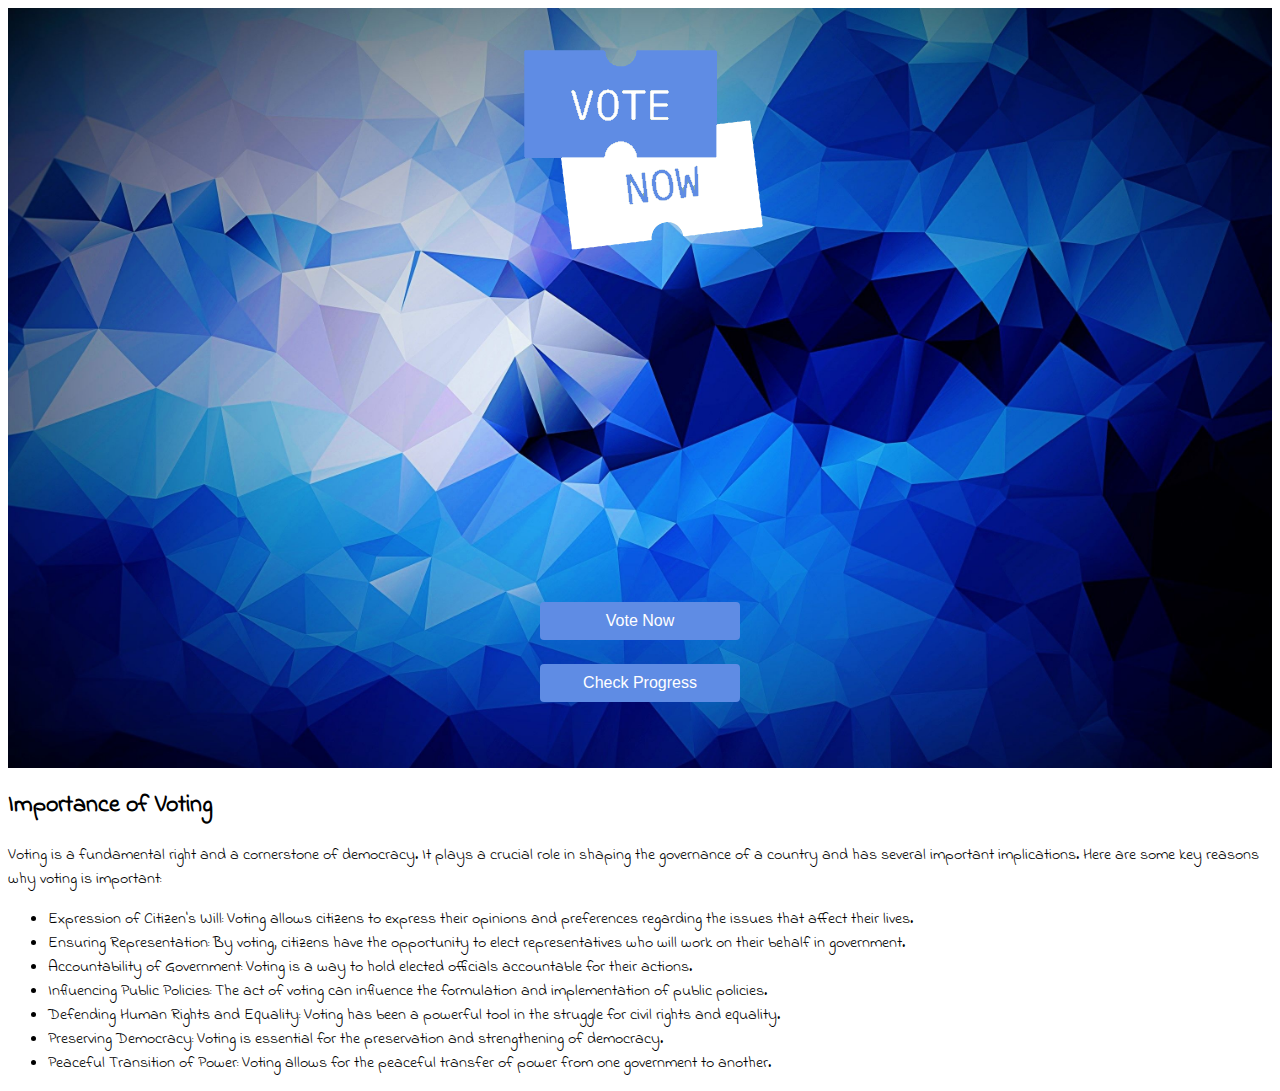
==== index.html @ 4996d22f "sbosh" ====
<!DOCTYPE html>
<html lang="en">
<head>
    <meta charset="UTF-8">
    <meta name="viewport" content="width=device-width, initial-scale=1.0">
    <title>Vote Now</title>
    <link rel="stylesheet" type="text/css" href="css/style.css">
    <link rel="preconnect" href="https://fonts.googleapis.com">
    <link rel="preconnect" href="https://fonts.gstatic.com" crossorigin>
    <link href="https://fonts.googleapis.com/css2?family=Indie+Flower&display=swap" rel="stylesheet">
</head>
<body>
    <center>
        <header class="header">
            <img src="images/logo.png" class="mb-5"/>
            <br>
            <!-- Content goes here -->
            <p class="stick-to-bottom">
                <a href="login.html?option=vote+now">
                    <button class="button">Vote Now</button>
                </a>
                <br>
                <br>
                <a href="login.html?option=check+progress">
                    <button class="button">Check Progress</button>
                </a>
            </p>
        </header>
    </center>

    
        <h2>Importance of Voting</h2>
        <p>
            Voting is a fundamental right and a cornerstone of democracy. It plays a crucial role 
            in shaping the governance of a country and has several important implications. Here are
            some key reasons why voting is important:

            <ul>
                <li>Expression of Citizen's Will: Voting allows citizens to express their opinions and preferences regarding the issues that affect their lives.</li>
                <li>Ensuring Representation: By voting, citizens have the opportunity to elect representatives who will work on their behalf in government.</li>
                <li>Accountability of Government: Voting is a way to hold elected officials accountable for their actions.</li>
                <li>Influencing Public Policies: The act of voting can influence the formulation and implementation of public policies.</li>
                <li>Defending Human Rights and Equality: Voting has been a powerful tool in the struggle for civil rights and equality.</li>
                <li>Preserving Democracy: Voting is essential for the preservation and strengthening of democracy.</li>
                <li>Peaceful Transition of Power: Voting allows for the peaceful transfer of power from one government to another. </li>
            </ul>
        </p>
    
</body>
</html>
---- css/style.css ----
.button {
    background-color: rgb(95, 140, 228); /* Set the background color */
    border: none; /* Remove the border */
    color: white; /* Set the text color */
    padding: 10px 20px; /* Add some padding */
    text-align: center; /* Center the text */
    text-decoration: none; /* Remove underline */
    display: inline-block; /* Display as inline-block */
    font-size: 16px; /* Set the font size */
    border-radius: 4px; /* Add some border radius */
    transition-duration: 0.4s; /* Set the transition duration */
    cursor: pointer; /* Add a cursor pointer on hover */
    width: 200px; /* Set statndard button size */
  }
  
  .button:hover {
    background-color:  rgb(162, 205, 255); /* Change the background color on hover */
    color: black;
  }
  
  .mb-1{
    margin-bottom: 10px;
  }

  .mb-2{
    margin-bottom: 20px;
  }

  .mb-3{
    margin-bottom: 30px;
  }

  .mb-4{
    margin-bottom: 40px;
  }

  .mb-5{
    margin-bottom: 50px;
  }

  body{
    font-family: 'Indie Flower', cursive; 
  }

  .header {
    background-image: url("../images/BG.jpg");
    background-size: cover;
    background-position: center;
    height: 80vh; /* Adjust the height as needed */
    text-align: center;
    color: #fff; /* Set the text color for better visibility */
    padding: 20px;
    position: relative;
  }

  .stick-to-bottom {
    position: absolute;
    bottom: 0;
    left: 50%;
    transform: translate(-50%, -50%);
  }

  input {
    padding: 10px;
    border: 1px solid #ccc;
    border-radius: 20px;
    font-size: 16px;
    outline: none;
    transition: border-color 0.3s ease-in-out;
  }
  
  input:focus {
    border-color: #5c9ded;
    box-shadow: 0 0 5px rgba(92, 157, 237, 0.5);
  }
  
  input::placeholder {
    color: #999;
  }
  
  .nice-list {
    list-style-type: none;
    padding: 0;
  }
  
  .list-item {
    padding: 10px;
    background-color: #f5f5f5;
    border-radius: 4px;
    cursor: pointer;
    transition: background-color 0.3s ease-in-out;
    width: 20vw;
  }
  
  .list-item:hover {
    background-color: #e0e0e0;
  }
  
  .list-item.selected {
    background-color: #505ee0;
    color: #fff;
  }
  
  .modal {
    display: none;
    position: fixed;
    z-index: 9999;
    left: 0;
    top: 0;
    width: 100%;
    height: 100%;
    background-color: rgba(0, 0, 0, 0.5);
  }
  
  .modal-content {
    position: relative;
    background-color: #fff;
    margin: 10% auto;
    padding: 20px;
    max-width: 400px;
    border-radius: 4px;
  }
  
  .close-btn {
    position: absolute;
    top: 10px;
    right: 15px;
    cursor: pointer;
    font-size: 24px;
  }

  #loader {
    display: none;
    position: fixed;
    top: 0;
    left: 0;
    width: 100%;
    height: 100%;
    background-color: rgba(0, 0, 0, 0.5);
    z-index: 9999;
  }
  
  @keyframes spin {
    0% {
      transform: rotate(0deg);
    }
    100% {
      transform: rotate(360deg);
    }
  }
  
  #loader::after {
    content: "";
    display: block;
    position: absolute;
    top: 50%;
    left: 50%;
    width: 60px;
    height: 60px;
    margin: -30px 0 0 -30px;
    border-radius: 50%;
    border: 6px solid #fff;
    border-color: #fff transparent #fff transparent;
    animation: spin 1.2s linear infinite;
  }
  

  .slide-in {
    position: relative;
    animation: slideIn 0.5s ease-in;
  }

  /* The side navigation menu */
.sidebar {
  margin: 0;
  padding: 0;
  width: 200px;
  background-color: #f1f1f1;
  position: fixed;
  height: 100%;
  overflow: auto;
}

/* Sidebar links */
.sidebar a {
  display: block;
  color: black;
  padding: 16px;
  text-decoration: none;
}

/* Active/current link */
.sidebar a.active {
  background-color: #272be6;
  color: white;
}

/* Links on mouse-over */
.sidebar a:hover:not(.active) {
  background-color: #0f06b736;
  color: white;
}

/* Page content. The value of the margin-left property should match the value of the sidebar's width property */
div.content {
  margin-left: 200px;
  padding: 1px 16px;
  height: 1000px;
}

/* On screens that are less than 700px wide, make the sidebar into a topbar */
@media screen and (max-width: 700px) {
  .sidebar {
    width: 100%;
    height: auto;
    position: relative;
  }
  .sidebar a {float: left;}
  div.content {margin-left: 0;}
}

/* On screens that are less than 400px, display the bar vertically, instead of horizontally */
@media screen and (max-width: 400px) {
  .sidebar a {
    text-align: center;
    float: none;
  }
}
  
  @keyframes slideIn {
    0% {
      transform: translateY(100%);
      opacity: 0;
    }
    100% {
      transform: translateY(0);
      opacity: 1;
    }
  }
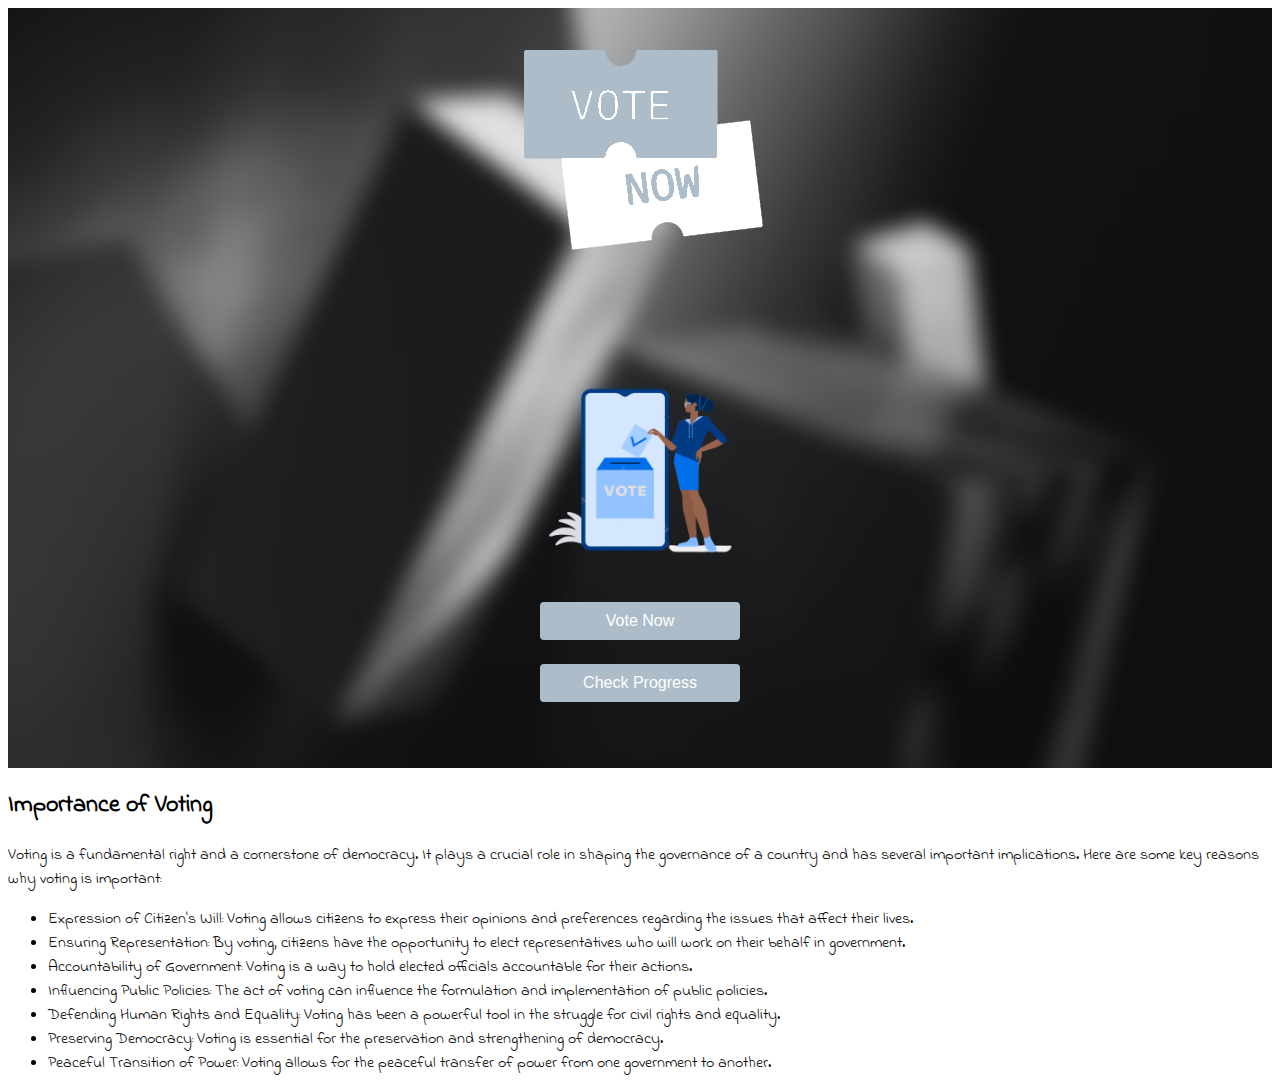
==== commit c5aedca4: "code after extension removal" ====
--- a/index.html
+++ b/index.html
@@ -12,19 +12,23 @@
 <body>
     <center>
         <header class="header">
-            <img src="images/logo.png" class="mb-5"/>
-            <br>
-            <!-- Content goes here -->
-            <p class="stick-to-bottom">
-                <a href="login.html?option=vote+now">
-                    <button class="button">Vote Now</button>
-                </a>
+            <span id="header-child">
+                <img src="images/logo.png" class="mb-3"/>
                 <br>
+                <img src="images/header.png" id="illustration" class="mb-5" height="210"/>
                 <br>
-                <a href="login.html?option=check+progress">
-                    <button class="button">Check Progress</button>
-                </a>
-            </p>
+                <!-- Content goes here -->
+                <p class="stick-to-bottom">
+                    <a href="login/?option=vote+now">
+                        <button class="button">Vote Now</button>
+                    </a>
+                    <br>
+                    <br>
+                    <a href="login/?option=check+progress">
+                        <button class="button">Check Progress</button>
+                    </a>
+                </p>
+            </span>
         </header>
     </center>
 
--- a/css/style.css
+++ b/css/style.css
@@ -1,5 +1,5 @@
 .button {
-    background-color: rgb(95, 140, 228); /* Set the background color */
+    background-color: rgb(172, 188, 201);; /* Set the background color */
     border: none; /* Remove the border */
     color: white; /* Set the text color */
     padding: 10px 20px; /* Add some padding */
@@ -14,7 +14,7 @@
   }
   
   .button:hover {
-    background-color:  rgb(162, 205, 255); /* Change the background color on hover */
+    background-color: rgb(162, 205, 255); /* Change the background color on hover */
     color: black;
   }
   
@@ -43,7 +43,7 @@
   }
 
   .header {
-    background-image: url("../images/BG.jpg");
+    background-image: url("../images/header-bg.png");
     background-size: cover;
     background-position: center;
     height: 80vh; /* Adjust the height as needed */
@@ -51,6 +51,14 @@
     color: #fff; /* Set the text color for better visibility */
     padding: 20px;
     position: relative;
+  }
+
+  #illustration{
+      position: absolute;
+      top: 60%;
+      left: 50%;
+      transform: translate(-50%, -50%);
+      animation: bounce 3s infinite;
   }
 
   .stick-to-bottom {
@@ -191,13 +199,13 @@
 
 /* Active/current link */
 .sidebar a.active {
-  background-color: #272be6;
+  background-color: rgb(49, 140, 228);
   color: white;
 }
 
 /* Links on mouse-over */
 .sidebar a:hover:not(.active) {
-  background-color: #0f06b736;
+  background-color: rgb(28, 103, 173);
   color: white;
 }
 
@@ -206,6 +214,91 @@
   margin-left: 200px;
   padding: 1px 16px;
   height: 1000px;
+}
+
+ul.navbar {
+  list-style-type: none;
+  margin: 0;
+  padding: 0;
+  overflow: hidden;
+  background-color: rgb(49, 140, 228);
+}
+
+ul.navbar li {
+  float: left;
+}
+
+ul.navbar li a {
+  display: block;
+  color: white;
+  text-align: center;
+  padding: 14px 16px;
+  text-decoration: none;
+}
+
+ul.navbar li a:hover {
+  background-color: rgb(28, 103, 173);
+}
+
+ul.navbar li ul.dropdown {
+  display: none;
+  position: absolute;
+  background-color: rgb(28, 103, 173);
+  margin-left: -3%;
+  box-shadow: 0px 8px 16px 0px rgba(0,0,0,0.2);
+  z-index: 1;
+}
+
+ul.navbar li:hover ul.dropdown {
+  display: block;
+}
+
+ul.navbar li ul.dropdown li {
+  display: block;
+}
+
+ul.navbar li ul.dropdown li a {
+  color: white;
+  text-decoration: none;
+  display: block;
+  text-align: left;
+}
+
+ul.navbar li ul.dropdown li a:hover {
+  background-color: rgb(49, 140, 228);
+}
+
+ul.navbar li:last-child {
+  float: right;
+}
+
+#loginFrom{
+  box-shadow: 0px 3px 9px rgba(0, 0, 0, 0.3);
+  width: 80%;
+  border-radius: 5%;
+  padding-bottom: 5%;
+  padding-top: 5%;
+  background-color: rgba(255, 255, 255, 0.7);
+}
+
+#regForm{
+  box-shadow: 0px 3px 9px rgba(0, 0, 0, 0.3);
+  width: 70%;
+  border-radius: 5%;
+  padding-bottom: 1%;
+  padding-top: 1%;
+  background-color: rgba(255, 255, 255, 0.7);
+}
+
+.body{
+  background-image: url("https://thumbs.dreamstime.com/b/wooden-checkmark-voting-elections-gray-background-presidency-parliamentary-elections-referendum-survey-wooden-147416182.jpg");
+  background-repeat: no-repeat;
+  background-size: 100dvw 100dvh;
+  padding-top: 3%;
+  align-items: center;
+  display: flex;
+  justify-content: center;
+  background-position: center center;
 }
 
 /* On screens that are less than 700px wide, make the sidebar into a topbar */
@@ -227,14 +320,22 @@
   }
 }
   
-  @keyframes slideIn {
-    0% {
-      transform: translateY(100%);
-      opacity: 0;
-    }
-    100% {
-      transform: translateY(0);
-      opacity: 1;
-    }
-  }
-  +@keyframes slideIn {
+  0% {
+    transform: translateY(100%);
+    opacity: 0;
+  }
+  100% {
+    transform: translateY(0);
+    opacity: 1;
+  }
+}
+
+@keyframes bounce {
+  0%, 100% {
+    transform: translate(-50%, -50%) translateY(0);
+  }
+  50% {
+    transform: translate(-50%, -50%) translateY(-20px);
+  }
+}
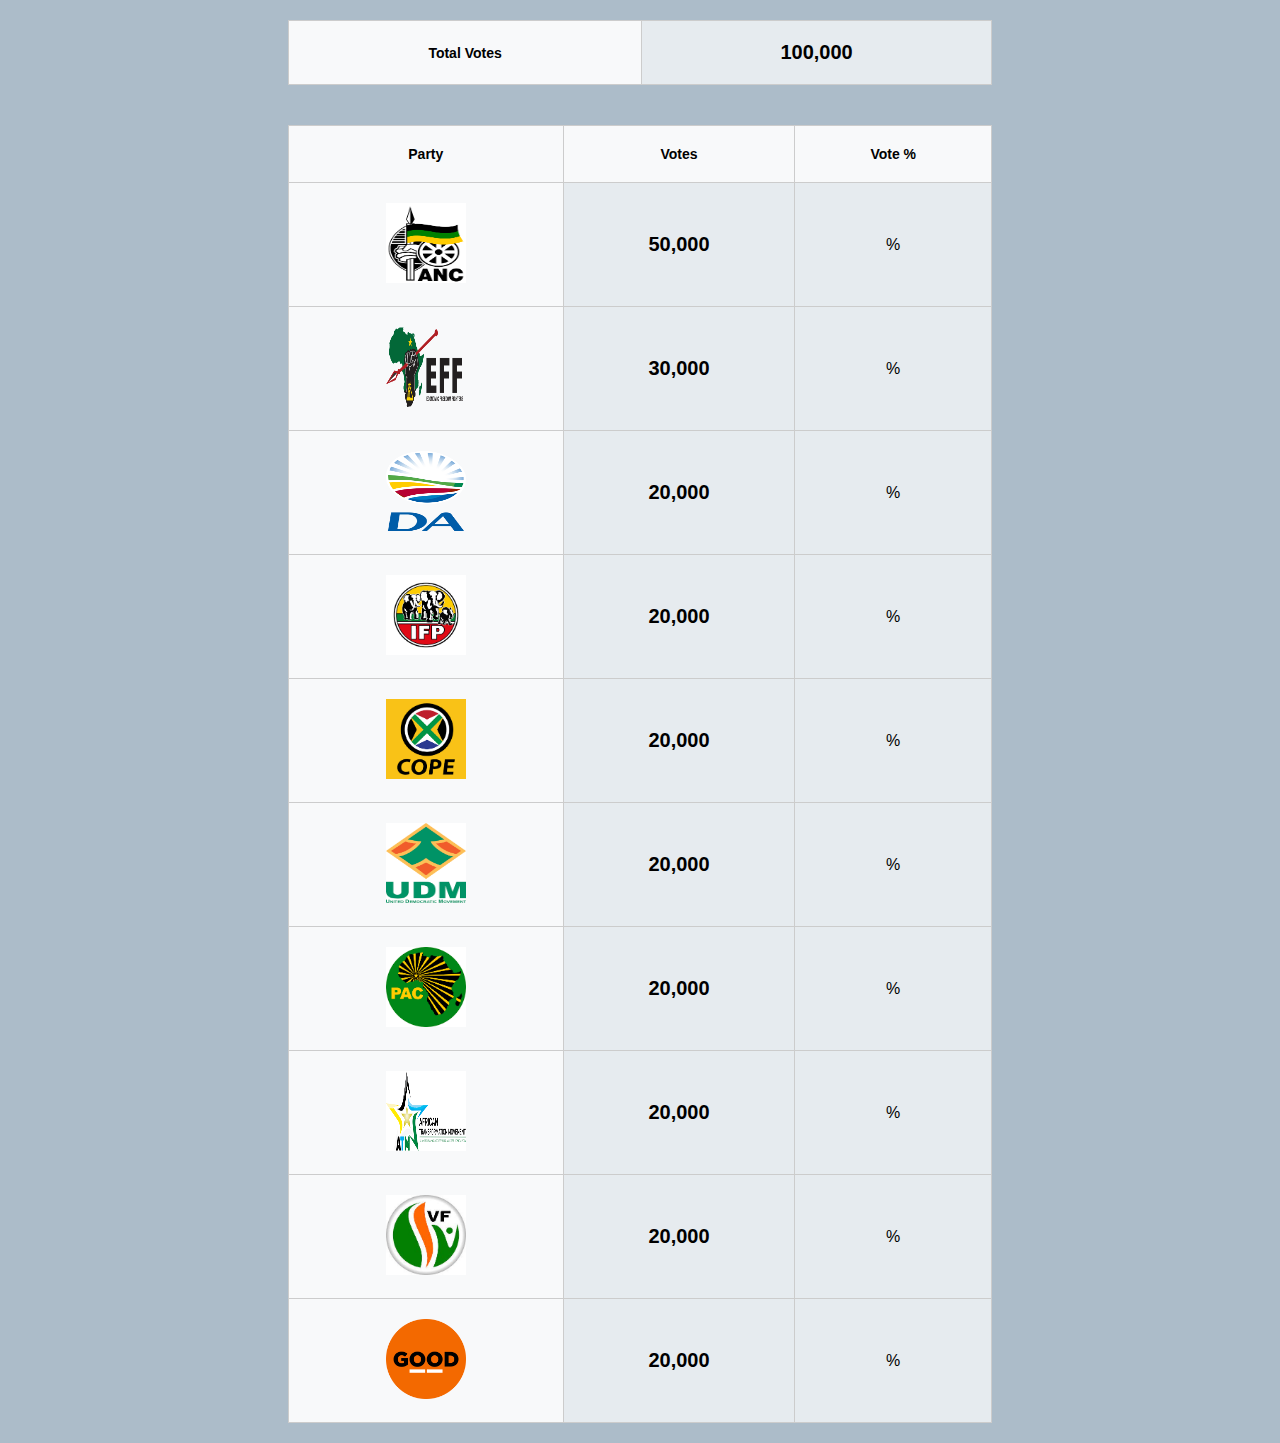
==== commit 41922746: "Add files via upload" ====
--- a/index.html
+++ b/index.html
@@ -1,55 +1,138 @@
-<!DOCTYPE html>
-<html lang="en">
-<head>
-    <meta charset="UTF-8">
-    <meta name="viewport" content="width=device-width, initial-scale=1.0">
-    <title>Vote Now</title>
-    <link rel="stylesheet" type="text/css" href="css/style.css">
-    <link rel="preconnect" href="https://fonts.googleapis.com">
-    <link rel="preconnect" href="https://fonts.gstatic.com" crossorigin>
-    <link href="https://fonts.googleapis.com/css2?family=Indie+Flower&display=swap" rel="stylesheet">
-</head>
-<body>
-    <center>
-        <header class="header">
-            <span id="header-child">
-                <img src="images/logo.png" class="mb-3"/>
-                <br>
-                <img src="images/header.png" id="illustration" class="mb-5" height="210"/>
-                <br>
-                <!-- Content goes here -->
-                <p class="stick-to-bottom">
-                    <a href="login/?option=vote+now">
-                        <button class="button">Vote Now</button>
-                    </a>
-                    <br>
-                    <br>
-                    <a href="login/?option=check+progress">
-                        <button class="button">Check Progress</button>
-                    </a>
-                </p>
-            </span>
-        </header>
-    </center>
-
-    
-        <h2>Importance of Voting</h2>
-        <p>
-            Voting is a fundamental right and a cornerstone of democracy. It plays a crucial role 
-            in shaping the governance of a country and has several important implications. Here are
-            some key reasons why voting is important:
-
-            <ul>
-                <li>Expression of Citizen's Will: Voting allows citizens to express their opinions and preferences regarding the issues that affect their lives.</li>
-                <li>Ensuring Representation: By voting, citizens have the opportunity to elect representatives who will work on their behalf in government.</li>
-                <li>Accountability of Government: Voting is a way to hold elected officials accountable for their actions.</li>
-                <li>Influencing Public Policies: The act of voting can influence the formulation and implementation of public policies.</li>
-                <li>Defending Human Rights and Equality: Voting has been a powerful tool in the struggle for civil rights and equality.</li>
-                <li>Preserving Democracy: Voting is essential for the preservation and strengthening of democracy.</li>
-                <li>Peaceful Transition of Power: Voting allows for the peaceful transfer of power from one government to another. </li>
-            </ul>
-        </p>
-    
-</body>
-</html>
-
+<!DOCTYPE html>
+<html>
+<head>
+	<meta charset="UTF-8">
+    <meta name="viewport" content="width=device-width, initial-scale=1.0">
+	<title>Track Results</title>
+	<style>
+		body {
+			font-family: Arial, sans-serif;
+			margin: 0;
+			padding: 0;
+			background-color: rgba(172, 188, 201);
+		}
+
+		.container {
+			display: flex;
+			flex-direction: column;
+			align-items: center;
+		}
+
+		table {
+			width: 55%;
+			border-collapse: collapse;
+			background-color: rgba(255, 255, 255, 0.7);
+			margin-top: 20px;
+			margin-bottom: 20px;
+		}
+
+		th, td {
+			padding: 20px;
+			text-align: center;
+			border: 1px solid #ccc;
+		}
+
+		th {
+			font-size: 14px;
+			background-color: rgba(255, 255, 255, 0.7);
+			font-weight: bold;
+		}
+
+		td:first-child {
+			font-size: 14px;
+			font-weight: bold;
+			color: rgb(68, 68, 68);
+			background-color: rgba(255, 255, 255, 0.7);
+		}
+
+		td:nth-child(2) {
+			font-size: 20px;
+			font-weight: bold;
+			
+		}
+
+		.party-logo {
+			width: 5rem;
+			height: 5rem;
+		}
+
+		@media screen and (max-width: 768px) {
+			table {
+				width: 35%;
+			}
+
+			td:first-child, td:nth-child(2) {
+				font-size: 16px;
+			}
+		}
+	</style>
+</head>
+<body>
+	<div class="container">
+		<table>
+			<tr>
+				<th>Total Votes</th>
+				<td>100,000</td>
+			</tr>
+		</table>
+		<table>
+			<tr>
+				<th>Party</th>
+				<th>Votes</th>
+				<th>Vote %</th>
+			</tr>
+			
+			<tr>
+				<td><img class="party-logo" src="./ANC.png"></td>
+				<td>50,000</td>
+				<td>%</td>
+			</tr>
+			<tr>
+				<td><img class="party-logo" src="./EFFLogo1.png"></td>
+				<td>30,000</td>
+				<td>%</td>
+			</tr>
+			<tr>
+				<td><img class="party-logo" src="./Democratic_Alliance_(SA)_logo.svg.png"></td>
+				<td>20,000</td>
+				<td>%</td>
+			</tr>
+			<tr>
+				<td><img class="party-logo" src="./IFP.png"></td>
+				<td>20,000</td>
+				<td>%</td>
+			</tr>
+			<tr>
+				<td><img class="party-logo" src="./COPE.png"></td>
+				<td>20,000</td>
+				<td>%</td>
+			</tr>
+			<tr>
+				<td><img class="party-logo" src="./UDM.png"></td>
+				<td>20,000</td>
+				<td>%</td>
+			</tr>
+			<tr>
+				<td><img class="party-logo" src="./PAC.png"></td>
+				<td>20,000</td>
+				<td>%</td>
+			</tr>
+			<tr>
+				<td><img class="party-logo" src="./ATM.png"></td>
+				<td>20,000</td>
+				<td>%</td>
+			</tr>
+			<tr>
+				<td><img class="party-logo" src="./FF+.jpg"></td>
+				<td>20,000</td>
+				<td>%</td>
+			</tr>
+			<tr>
+				<td><img class="party-logo" src="./GOOD.png"></td>
+				<td>20,000</td>
+				<td>%</td>
+			</tr>
+		</table>
+	</div>
+</body>
+</html>
